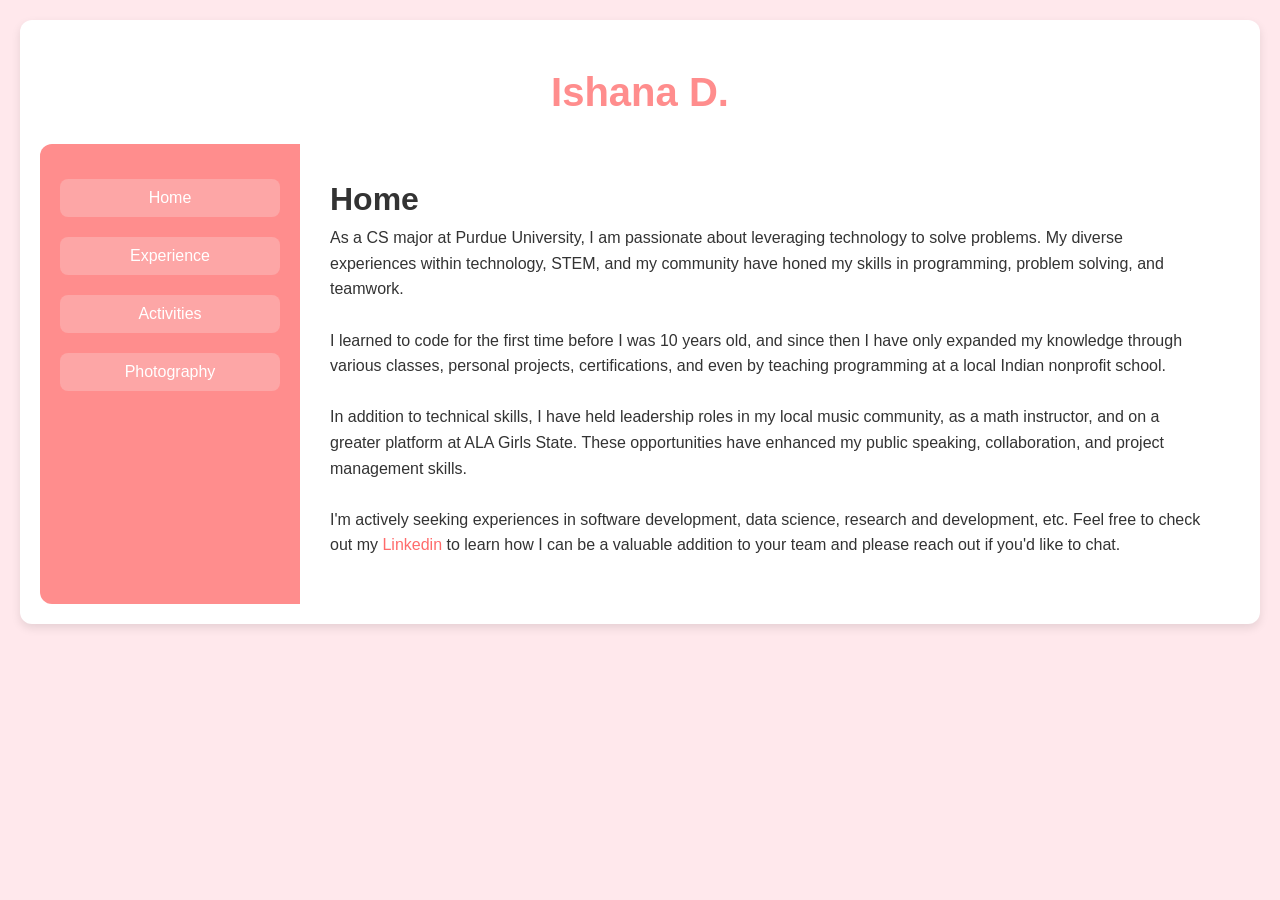
==== index.html @ d27cd7bc "Add files via upload" ====
<!DOCTYPE html>
<html>
    <!--Typical HTML document structure-->
    <!--This title is for the top of the tab. Not to be confused with the title in the body-->
    <head>
        <title>Ishana D.</title>
    </head>

    <style>
        /* Reset some default styles */
        body, h1, p, button {
            font-family:Verdana, Geneva, Tahoma, sans-serif;
            margin: 0;
            padding: 0;
        }
    
        /* Set the font and background properties for the whole page */
        body {
            font-family:Verdana, Geneva, Tahoma, sans-serif;
            background-color: rgb(255, 232, 236); 
            color: #333;
            line-height: 1.6;
        }
    
        .main {
            max-width: 1200px;
            height: auto;
            margin: 20px auto;
            padding: 20px;
            background: #fff;
            box-shadow: 0 4px 10px rgba(0,0,0,0.1);
            border-radius: 12px;
        }
    
        #title {
            text-align: center;
            padding: 20px;
        }
    
        #title h1 {
            font-size: 2.5em;
            color: #ff8d8d; /* Soft red */
        }
    
        #webpage {
            display: flex;
        }
    
        #navbar {
            width: 20%;
            background: #ff8d8d; /* Deep purple */
            padding: 20px;
            color: #fff;
            border-radius: 12px 0 0 12px;
        }
    
        .toc {
            margin: 10px 0;
        }
    
        button {
            width: 100%;
            padding: 10px;
            margin: 5px 0;
            background: #fda6a6; /* Soft red */
            color: white;
            border: none;
            border-radius: 8px;
            cursor: pointer;
            font-size: 1em;
            transition: all 0.3s ease;
        }
    
        button:hover {
            background: #ff8a8a; /* Lighter red */
            box-shadow: 0 5px 15px rgba(0,0,0,0.1);
        }
    
        #content {
            width: 80%;
            padding: 30px;
            height: 400px;
            overflow: auto;
        }
    
        .content_page {
            display: none;
        }

        a {
            color: #ff6b6b;
            text-decoration: none;
            transition: color 0.3s ease;
        }
    
        a:hover {
            color: #333;
        }
    
        table {
            width: 100%;
            margin: 20px 0;
            border-collapse: collapse;
        }
    
        table, th, td {
            border: 1px solid #ddd;
        }
    
        th, td {
            padding: 12px;
            text-align: left;
        }
    
        th {
            background: #f0f4f8;
        }

        .row {
            display: flex;
            flex-wrap: wrap;
        }

        .column {
            flex: 25%;
            max-width: 25%;
        }

        .column img {
            margin-top: 8px;
            vertical-align: middle;
            width: 100%;
        }

        @media screen and (max-width: 500) {
            .column {
                flex: 50%;
                max-width: 50%;
            }
        }

        @media screen and (max-width: 400) {
            .column {
                flex: 100%;
                max-width: 100%;
            }
        }

    </style>
    
    <script>
        // This function makes the buttons functional. Not necessary to understand this code.
        function makeVisible(div_id) {
            console.log(`makeVisible ${div_id}`);
            let divs = ['home', 'experience', 'ecs', 'photography'];
            for (const d of divs) {
                let doc = document.getElementById(d);
                doc.style.display = (d == div_id) ? 'block' : 'none';
            }
        }

       
    </script>

    <body>
        <!--This is the main div. Where all the HTML text/content goes-->
        <div class="main">
            <!--This is the title at the top of the page.-->
            <div id="title">
                <h1>Ishana D.</h1>
            </div>
            <!--This is the rest of the webpage. Divided into two parts (navbar, content)-->
            <div id="webpage">
                <!--These are each of the buttons in the navbar on the left-->
                <div id="navbar">
                    <div class="toc">
                        <!--When you  click on the button, it makes the element with id "home" visible-->
                        <button onclick="makeVisible('home')">
                            Home
                        </button>
                    </div>
                    <div class="toc">
                        <button onclick="makeVisible('experience')">
                            Experience
                        </button>
                    </div>
                    <div class="toc">
                        <button onclick="makeVisible('ecs')">
                            Activities
                        </button>
                    </div>
                    <div class="toc">
                        <button onclick="makeVisible('photography')">
                            Photography
                        </button>
                    </div>
                </div>
                <!--This is the actual content, on the right side-->
                <div id="content">
                    <!--The home page is the default, so it doesn't have the "content_page" class.-->
                    <div id="home">
                        <h1>Home</h1>
                        <p>
                            As a CS major at Purdue University, I am passionate about leveraging technology to solve problems. My diverse experiences within technology, STEM, and my community have honed my skills in programming, problem solving, and teamwork. <br> <br>

I learned to code for the first time before I was 10 years old, and since then I have only expanded my knowledge through various classes, personal projects, certifications, and even by teaching programming at a local Indian nonprofit school.<br> <br>

In addition to technical skills, I have held leadership roles in my local music community, as a math instructor, and on a greater platform at ALA Girls State. These opportunities have enhanced my public speaking, collaboration, and project management skills. <br> <br>

I'm actively seeking experiences in software development, data science, research and development, etc. Feel free to check out my <a href="https://www.linkedin.com/in/ishana-d" target="_blank">Linkedin</a> to learn how I can be a valuable addition to your team and please reach out if you'd like to chat.
                        
                        </p>
                           
                    </div>
                    <!--These are the other content pages. -->
                    <!--The ID corresponds to the ID that the button is calling-->
                    <div class="content_page" id="experience">
                        <!--YOUR CODE GOES HERE-->
                        <h1>Experience</h1>
                        <table>
                            <tr>
                                <td>
                                    <b>Software Engineer, Head of Strategy</b><br>
                                    <p>DiaBuddies * Jan 2024 - May 2024</p>
                                    <p>DiaBuddies is the app designed by my Technovation team to help children and young adults manage diabetes. I was part of the app ideation process, programmed the health tracker feature of the app where users can track their glucose levels, and improved app appearance. I completed the market research, financial projections, strategy and implementation, etc. My role as the head of strategy was to author the company business plan, which is attached. Our team was selected as a Minnesota affiliate winner and a US Bank Challenge team, which gave us the opportunity to pitch our app the the US Bank Executive Board.</p>
                                </td>
                                <td><a href="business.pdf" target="_blank"><img src = "diabuddies.png" width="200px"></a></td>
                            </tr>
                            <tr>
                                <td>
                                    <b>Math Instructor</b><br>
                                    <p>Mathnasium * Jan 2024 - July 2024</p>
                                    <p>I instructed students aged 4-18 on various math topics. I ensured that younger students grasped basic concepts such as fractions, counting money, missing addends, algebra, etc. I guided older students in mastering advanced skills such as trigonometry, precalculus, and calculus. In addition to being an instructor, I was also a personal motivator to each student and helped them develop a positive relationship with mathematics.</p>
                                </td>
                                <td><a href = "https://www.mathnasium.com/" target = "_blank"><img src = "mathnasium.png" width = "200px"></a></td>
                            </tr> 
                            <tr>
                                <td>
                                    <b>Python Teaching Assistant</b><br>
                                    <p>Python 101/102 : Learn and Help * Sept 2022 - May 2024</p>
                                    <p>Learn and Help is a program established by Dr. Siva Jasthi to teach programming globally and give back to the community. Students register for a programming class, and the fee they pay is used to set up libraries at schools in India. My role was as Dr. Jasthi's TA. I held weekly help sessions and graded assignments with feedback for 30+ students globally to prepare for the PCEP and PCAP exams. In 11th grade I worked with the Python 101 class, which was Python basics. In 12th grade I worked with the Python 102 class, which covered advanced topics such as modules, packages, pip, file handling, exception hierarchies, etc. The Learn and Help program funds established 60+ libraries in India.</p>
                                </td>
                                <td><a href = "https://learnandhelp.jasthi.com/" target = "_blank"><img src = "learnAndHelp.jpg" width="200px"></a></td>
                            </tr>
                            <tr>
                                <td>
                                    <b>Web Development Teacher</b><br>
                                    <p>School of India for Languages and Cultures * Sept 2021 - May 2024</p>
                                    <p>I teach Year 1 of the 5-year Digital Literacy Program at SILC. The class covers HTML, CSS, and Javascript. I share my programming passion with 25+ 6th graders, plan and teach 30+ lessons per year, grade assignments, connect with students, and foster cultural projects for SILC expo competition. By the end of the class, students program a website about an Indian topic from start to finish. I contribute over 100 volunteer hours per school year to this class.</p>
                                </td>
                                <td><a href="https://sites.google.com/silcmn.com/silcminnesota" target="_blank"><img src = "silc.jpg" width="200px"></a></td>
                            </tr>
                        </table>
                    </div>
                    <div class="content_page" id="ecs">
                        <!--YOUR CODE GOES HERE-->
                        <h1>Activities</h1>
                        <table>
                            <tr>
                                <td>
                                    <b>Band President</b><br>
                                    <p>Mahtomedi High School Bands * Sept 2022 - June 2024</p>
                                    <p>Selected band president for two years in a row. I orchestrated community events for a band of 90+ players. I also initiated mentorship events between middle and high school musicians with 150+ participating students. I implemented and oversaw the 9th grade/new student mentorship program by leading monthly events. Other responsibilities included: running all leadership team meetings, giving speeches at each concert, helping set up and take down musical events, designing senior apparel, developing a one on one relationship with each member of the band, and assisting the director with anything else she needed.</p>
                                </td>
                                <td><a href="https://www.instagram.com/maht.band/" target="_blank"><img src="mahtomedi.png" width="200px"></a></td>
                            </tr>
                            <tr>
                                <td>
                                    <b>Girls State Elected Official</b><br>
                                    <p>American Legion Auxiliary * June 2023</p>
                                    <p>Enhanced my public speaking skills and explored the power of rhetoric through impromptu speeches to gain the vote of my fellow citizens. I was elected city councilwoman, and nationalist party county and state caucus delegate. This week showed me the importance of democracy and introduced me to various government roles, from state troupers to district attorneys.</p>
                                </td>
                                <td><a href="https://www.legion-aux.org/ala-girls-state" target="_blank"><img src="girlsState.png" width="200px"></a></td>
                            </tr>
                            
                        </table>
                    </div>
                    <div class="content_page" id="photography">
                        <h1>Travel Photography</h1>
                        <div class="row">
                            <div class="column">
                                <img src="Images/Alaska.jpg">
                                <img src="Images/Austin.jpg">
                                <img src="Images/CC.jpg">
                                <img src="Images/Chicago.jpg">
                                <img src="Images/Disney.jpg">
                                <img src="Images/Jamaica.jpg">
                                <img src="Images/Lima.jpg">
                            </div>
                            <div class="column">
                                <img src="Images/Lisboa.jpg">
                                <img src="Images/London.jpg">
                                <img src="Images/London2.jpg">
                                <img src="Images/London3.jpg">
                                <img src="Images/Mackinac.jpg">
                                <img src="Images/Mackinac2.jpg">
                                <img src="Images/Mackinac3.jpg">
                            </div>
                            <div class="column">
                                <img src="Images/MP.jpg">
                                <img src="Images/Peru.jpg">
                                <img src="Images/Porto.jpg">
                                <img src="Images/Porto2.jpg">
                                <img src="Images/SanAntonio.jpg">
                                <img src="Images/Scotland.jpg">
                                <img src="Images/Scotland2.jpg">
                            </div>
                        </div>
                    </div>
                </div>
            </div>
        </div>
    </body>
</html>
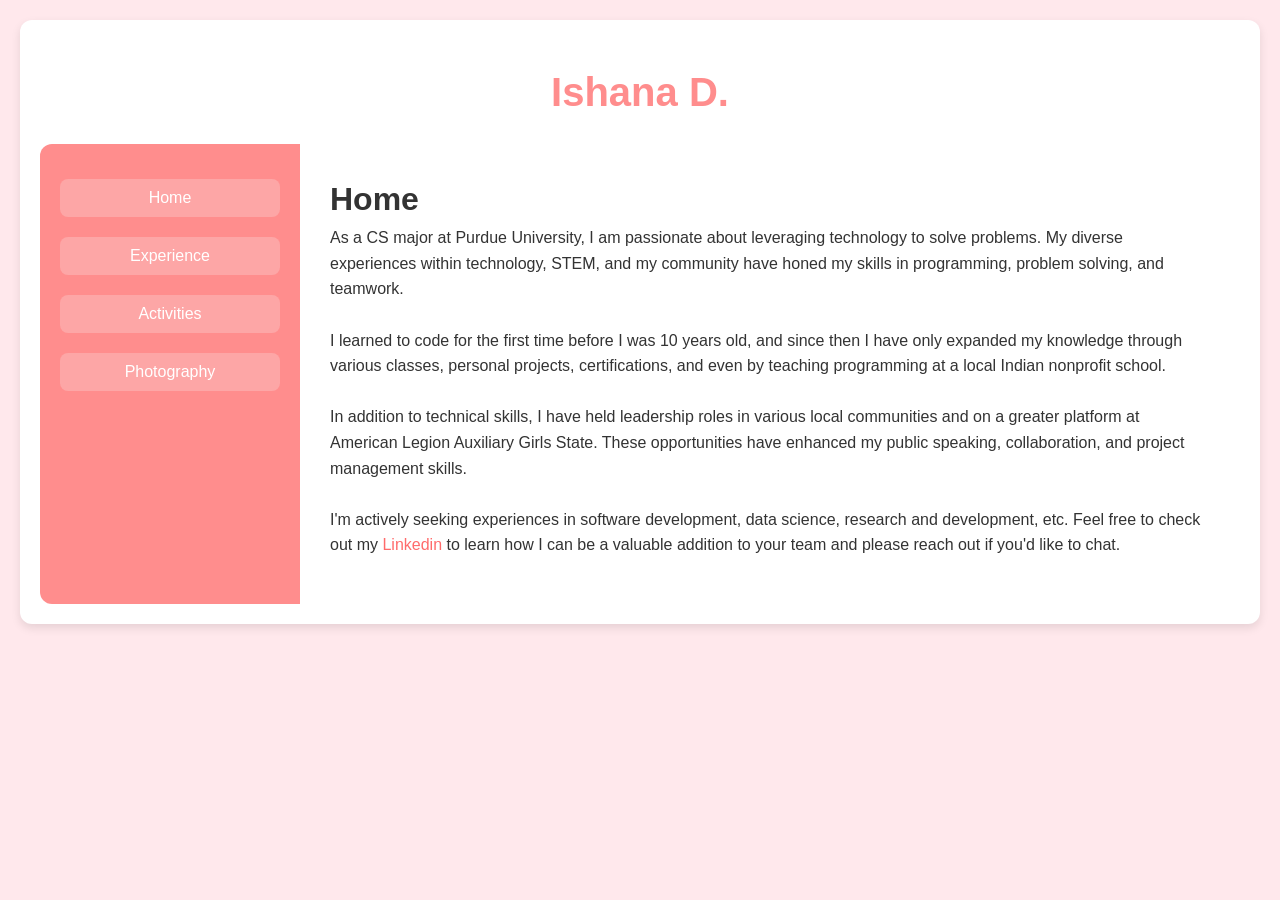
==== commit 3d233b2d: "Adding index" ====
--- a/index.html
+++ b/index.html
@@ -205,7 +205,7 @@
 
 I learned to code for the first time before I was 10 years old, and since then I have only expanded my knowledge through various classes, personal projects, certifications, and even by teaching programming at a local Indian nonprofit school.<br> <br>
 
-In addition to technical skills, I have held leadership roles in my local music community, as a math instructor, and on a greater platform at ALA Girls State. These opportunities have enhanced my public speaking, collaboration, and project management skills. <br> <br>
+In addition to technical skills, I have held leadership roles in various local communities and on a greater platform at American Legion Auxiliary Girls State. These opportunities have enhanced my public speaking, collaboration, and project management skills. <br> <br>
 
 I'm actively seeking experiences in software development, data science, research and development, etc. Feel free to check out my <a href="https://www.linkedin.com/in/ishana-d" target="_blank">Linkedin</a> to learn how I can be a valuable addition to your team and please reach out if you'd like to chat.
                         
@@ -224,7 +224,7 @@
                                     <p>DiaBuddies * Jan 2024 - May 2024</p>
                                     <p>DiaBuddies is the app designed by my Technovation team to help children and young adults manage diabetes. I was part of the app ideation process, programmed the health tracker feature of the app where users can track their glucose levels, and improved app appearance. I completed the market research, financial projections, strategy and implementation, etc. My role as the head of strategy was to author the company business plan, which is attached. Our team was selected as a Minnesota affiliate winner and a US Bank Challenge team, which gave us the opportunity to pitch our app the the US Bank Executive Board.</p>
                                 </td>
-                                <td><a href="business.pdf" target="_blank"><img src = "diabuddies.png" width="200px"></a></td>
+                                <td><a href="business.pdf" target="_blank"><img src = "Images/diabuddies.png" width="200px"></a></td>
                             </tr>
                             <tr>
                                 <td>
@@ -232,7 +232,7 @@
                                     <p>Mathnasium * Jan 2024 - July 2024</p>
                                     <p>I instructed students aged 4-18 on various math topics. I ensured that younger students grasped basic concepts such as fractions, counting money, missing addends, algebra, etc. I guided older students in mastering advanced skills such as trigonometry, precalculus, and calculus. In addition to being an instructor, I was also a personal motivator to each student and helped them develop a positive relationship with mathematics.</p>
                                 </td>
-                                <td><a href = "https://www.mathnasium.com/" target = "_blank"><img src = "mathnasium.png" width = "200px"></a></td>
+                                <td><a href = "https://www.mathnasium.com/" target = "_blank"><img src = "Images/mathnasium.png" width = "200px"></a></td>
                             </tr> 
                             <tr>
                                 <td>
@@ -240,7 +240,7 @@
                                     <p>Python 101/102 : Learn and Help * Sept 2022 - May 2024</p>
                                     <p>Learn and Help is a program established by Dr. Siva Jasthi to teach programming globally and give back to the community. Students register for a programming class, and the fee they pay is used to set up libraries at schools in India. My role was as Dr. Jasthi's TA. I held weekly help sessions and graded assignments with feedback for 30+ students globally to prepare for the PCEP and PCAP exams. In 11th grade I worked with the Python 101 class, which was Python basics. In 12th grade I worked with the Python 102 class, which covered advanced topics such as modules, packages, pip, file handling, exception hierarchies, etc. The Learn and Help program funds established 60+ libraries in India.</p>
                                 </td>
-                                <td><a href = "https://learnandhelp.jasthi.com/" target = "_blank"><img src = "learnAndHelp.jpg" width="200px"></a></td>
+                                <td><a href = "https://learnandhelp.jasthi.com/" target = "_blank"><img src = "Images/learnAndHelp.jpg" width="200px"></a></td>
                             </tr>
                             <tr>
                                 <td>
@@ -248,7 +248,7 @@
                                     <p>School of India for Languages and Cultures * Sept 2021 - May 2024</p>
                                     <p>I teach Year 1 of the 5-year Digital Literacy Program at SILC. The class covers HTML, CSS, and Javascript. I share my programming passion with 25+ 6th graders, plan and teach 30+ lessons per year, grade assignments, connect with students, and foster cultural projects for SILC expo competition. By the end of the class, students program a website about an Indian topic from start to finish. I contribute over 100 volunteer hours per school year to this class.</p>
                                 </td>
-                                <td><a href="https://sites.google.com/silcmn.com/silcminnesota" target="_blank"><img src = "silc.jpg" width="200px"></a></td>
+                                <td><a href="https://sites.google.com/silcmn.com/silcminnesota" target="_blank"><img src = "Images/silc.jpg" width="200px"></a></td>
                             </tr>
                         </table>
                     </div>
@@ -262,7 +262,7 @@
                                     <p>Mahtomedi High School Bands * Sept 2022 - June 2024</p>
                                     <p>Selected band president for two years in a row. I orchestrated community events for a band of 90+ players. I also initiated mentorship events between middle and high school musicians with 150+ participating students. I implemented and oversaw the 9th grade/new student mentorship program by leading monthly events. Other responsibilities included: running all leadership team meetings, giving speeches at each concert, helping set up and take down musical events, designing senior apparel, developing a one on one relationship with each member of the band, and assisting the director with anything else she needed.</p>
                                 </td>
-                                <td><a href="https://www.instagram.com/maht.band/" target="_blank"><img src="mahtomedi.png" width="200px"></a></td>
+                                <td><a href="https://www.instagram.com/maht.band/" target="_blank"><img src="Images/mahtomedi.png" width="200px"></a></td>
                             </tr>
                             <tr>
                                 <td>
@@ -270,7 +270,7 @@
                                     <p>American Legion Auxiliary * June 2023</p>
                                     <p>Enhanced my public speaking skills and explored the power of rhetoric through impromptu speeches to gain the vote of my fellow citizens. I was elected city councilwoman, and nationalist party county and state caucus delegate. This week showed me the importance of democracy and introduced me to various government roles, from state troupers to district attorneys.</p>
                                 </td>
-                                <td><a href="https://www.legion-aux.org/ala-girls-state" target="_blank"><img src="girlsState.png" width="200px"></a></td>
+                                <td><a href="https://www.legion-aux.org/ala-girls-state" target="_blank"><img src="Images/girlsState.png" width="200px"></a></td>
                             </tr>
                             
                         </table>
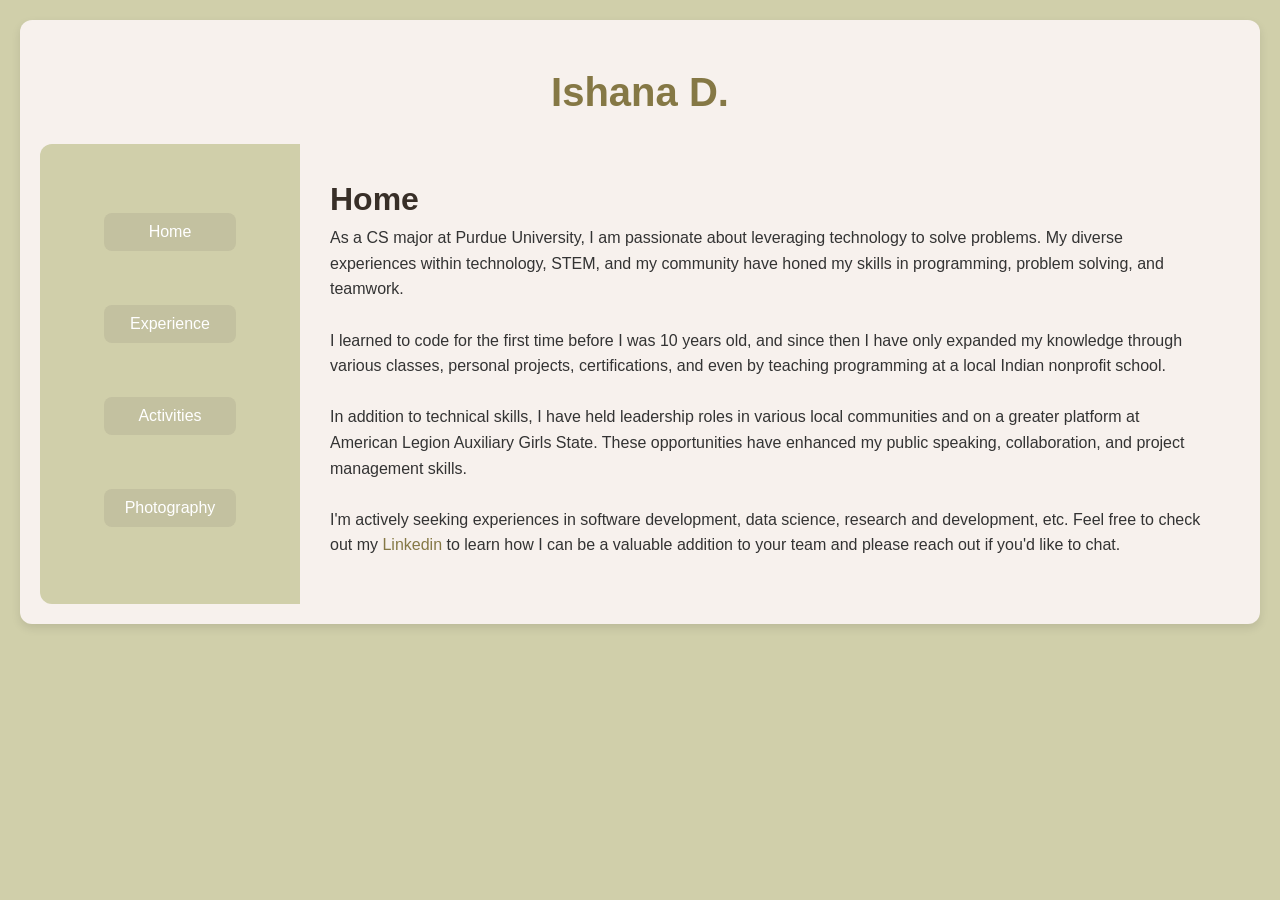
==== commit 5a455cee: "Update index.html" ====
--- a/index.html
+++ b/index.html
@@ -17,7 +17,7 @@
         /* Set the font and background properties for the whole page */
         body {
             font-family:Verdana, Geneva, Tahoma, sans-serif;
-            background-color: rgb(255, 232, 236); 
+            background-color: rgb(208, 207, 170); 
             color: #333;
             line-height: 1.6;
         }
@@ -27,7 +27,7 @@
             height: auto;
             margin: 20px auto;
             padding: 20px;
-            background: #fff;
+            background: rgb(247, 241, 237);
             box-shadow: 0 4px 10px rgba(0,0,0,0.1);
             border-radius: 12px;
         }
@@ -39,7 +39,11 @@
     
         #title h1 {
             font-size: 2.5em;
-            color: #ff8d8d; /* Soft red */
+            color: rgb(133, 120, 69); /* Soft red */
+        }
+
+        h1 {
+            color: rgb(56, 47, 40);
         }
     
         #webpage {
@@ -48,21 +52,22 @@
     
         #navbar {
             width: 20%;
-            background: #ff8d8d; /* Deep purple */
+            background: rgb(208, 207, 170); /* Deep purple */
             padding: 20px;
             color: #fff;
             border-radius: 12px 0 0 12px;
         }
     
         .toc {
-            margin: 10px 0;
+            align-self: auto;
+            margin: 20%;
         }
     
         button {
             width: 100%;
             padding: 10px;
             margin: 5px 0;
-            background: #fda6a6; /* Soft red */
+            background: rgb(195, 193, 160); /* Soft red */
             color: white;
             border: none;
             border-radius: 8px;
@@ -72,7 +77,7 @@
         }
     
         button:hover {
-            background: #ff8a8a; /* Lighter red */
+            background: rgb(163, 162, 133); /* Lighter red */
             box-shadow: 0 5px 15px rgba(0,0,0,0.1);
         }
     
@@ -88,7 +93,7 @@
         }
 
         a {
-            color: #ff6b6b;
+            color: rgb(133, 120, 69);
             text-decoration: none;
             transition: color 0.3s ease;
         }
@@ -127,7 +132,6 @@
         }
 
         .column img {
-            margin-top: 8px;
             vertical-align: middle;
             width: 100%;
         }
@@ -221,7 +225,7 @@
                             <tr>
                                 <td>
                                     <b>Software Engineer, Head of Strategy</b><br>
-                                    <p>DiaBuddies * Jan 2024 - May 2024</p>
+                                    <p><i>DiaBuddies • Jan 2024 - May 2024</i></p>
                                     <p>DiaBuddies is the app designed by my Technovation team to help children and young adults manage diabetes. I was part of the app ideation process, programmed the health tracker feature of the app where users can track their glucose levels, and improved app appearance. I completed the market research, financial projections, strategy and implementation, etc. My role as the head of strategy was to author the company business plan, which is attached. Our team was selected as a Minnesota affiliate winner and a US Bank Challenge team, which gave us the opportunity to pitch our app the the US Bank Executive Board.</p>
                                 </td>
                                 <td><a href="business.pdf" target="_blank"><img src = "Images/diabuddies.png" width="200px"></a></td>
@@ -229,7 +233,7 @@
                             <tr>
                                 <td>
                                     <b>Math Instructor</b><br>
-                                    <p>Mathnasium * Jan 2024 - July 2024</p>
+                                    <p><i>Mathnasium • Jan 2024 - July 2024</i></p>
                                     <p>I instructed students aged 4-18 on various math topics. I ensured that younger students grasped basic concepts such as fractions, counting money, missing addends, algebra, etc. I guided older students in mastering advanced skills such as trigonometry, precalculus, and calculus. In addition to being an instructor, I was also a personal motivator to each student and helped them develop a positive relationship with mathematics.</p>
                                 </td>
                                 <td><a href = "https://www.mathnasium.com/" target = "_blank"><img src = "Images/mathnasium.png" width = "200px"></a></td>
@@ -237,7 +241,7 @@
                             <tr>
                                 <td>
                                     <b>Python Teaching Assistant</b><br>
-                                    <p>Python 101/102 : Learn and Help * Sept 2022 - May 2024</p>
+                                    <p><i>Python 101/102 : Learn and Help • Sept 2022 - May 2024</i></p>
                                     <p>Learn and Help is a program established by Dr. Siva Jasthi to teach programming globally and give back to the community. Students register for a programming class, and the fee they pay is used to set up libraries at schools in India. My role was as Dr. Jasthi's TA. I held weekly help sessions and graded assignments with feedback for 30+ students globally to prepare for the PCEP and PCAP exams. In 11th grade I worked with the Python 101 class, which was Python basics. In 12th grade I worked with the Python 102 class, which covered advanced topics such as modules, packages, pip, file handling, exception hierarchies, etc. The Learn and Help program funds established 60+ libraries in India.</p>
                                 </td>
                                 <td><a href = "https://learnandhelp.jasthi.com/" target = "_blank"><img src = "Images/learnAndHelp.jpg" width="200px"></a></td>
@@ -245,7 +249,7 @@
                             <tr>
                                 <td>
                                     <b>Web Development Teacher</b><br>
-                                    <p>School of India for Languages and Cultures * Sept 2021 - May 2024</p>
+                                    <p><i>School of India for Languages and Cultures • Sept 2021 - May 2024</i></p>
                                     <p>I teach Year 1 of the 5-year Digital Literacy Program at SILC. The class covers HTML, CSS, and Javascript. I share my programming passion with 25+ 6th graders, plan and teach 30+ lessons per year, grade assignments, connect with students, and foster cultural projects for SILC expo competition. By the end of the class, students program a website about an Indian topic from start to finish. I contribute over 100 volunteer hours per school year to this class.</p>
                                 </td>
                                 <td><a href="https://sites.google.com/silcmn.com/silcminnesota" target="_blank"><img src = "Images/silc.jpg" width="200px"></a></td>
@@ -259,7 +263,7 @@
                             <tr>
                                 <td>
                                     <b>Band President</b><br>
-                                    <p>Mahtomedi High School Bands * Sept 2022 - June 2024</p>
+                                    <p><i>Mahtomedi High School Bands • Sept 2022 - June 2024</i></p>
                                     <p>Selected band president for two years in a row. I orchestrated community events for a band of 90+ players. I also initiated mentorship events between middle and high school musicians with 150+ participating students. I implemented and oversaw the 9th grade/new student mentorship program by leading monthly events. Other responsibilities included: running all leadership team meetings, giving speeches at each concert, helping set up and take down musical events, designing senior apparel, developing a one on one relationship with each member of the band, and assisting the director with anything else she needed.</p>
                                 </td>
                                 <td><a href="https://www.instagram.com/maht.band/" target="_blank"><img src="Images/mahtomedi.png" width="200px"></a></td>
@@ -267,7 +271,7 @@
                             <tr>
                                 <td>
                                     <b>Girls State Elected Official</b><br>
-                                    <p>American Legion Auxiliary * June 2023</p>
+                                    <p><i>American Legion Auxiliary • June 2023</i></p>
                                     <p>Enhanced my public speaking skills and explored the power of rhetoric through impromptu speeches to gain the vote of my fellow citizens. I was elected city councilwoman, and nationalist party county and state caucus delegate. This week showed me the importance of democracy and introduced me to various government roles, from state troupers to district attorneys.</p>
                                 </td>
                                 <td><a href="https://www.legion-aux.org/ala-girls-state" target="_blank"><img src="Images/girlsState.png" width="200px"></a></td>
@@ -285,7 +289,7 @@
                                 <img src="Images/Chicago.jpg">
                                 <img src="Images/Disney.jpg">
                                 <img src="Images/Jamaica.jpg">
-                                <img src="Images/Lima.jpg">
+                                <!--<img src="Images/Lima.jpg">-->
                             </div>
                             <div class="column">
                                 <img src="Images/Lisboa.jpg">
@@ -294,7 +298,7 @@
                                 <img src="Images/London3.jpg">
                                 <img src="Images/Mackinac.jpg">
                                 <img src="Images/Mackinac2.jpg">
-                                <img src="Images/Mackinac3.jpg">
+                               <!--<img src="Images/Mackinac3.jpg">--> 
                             </div>
                             <div class="column">
                                 <img src="Images/MP.jpg">
@@ -311,4 +315,4 @@
             </div>
         </div>
     </body>
-</html>+</html>
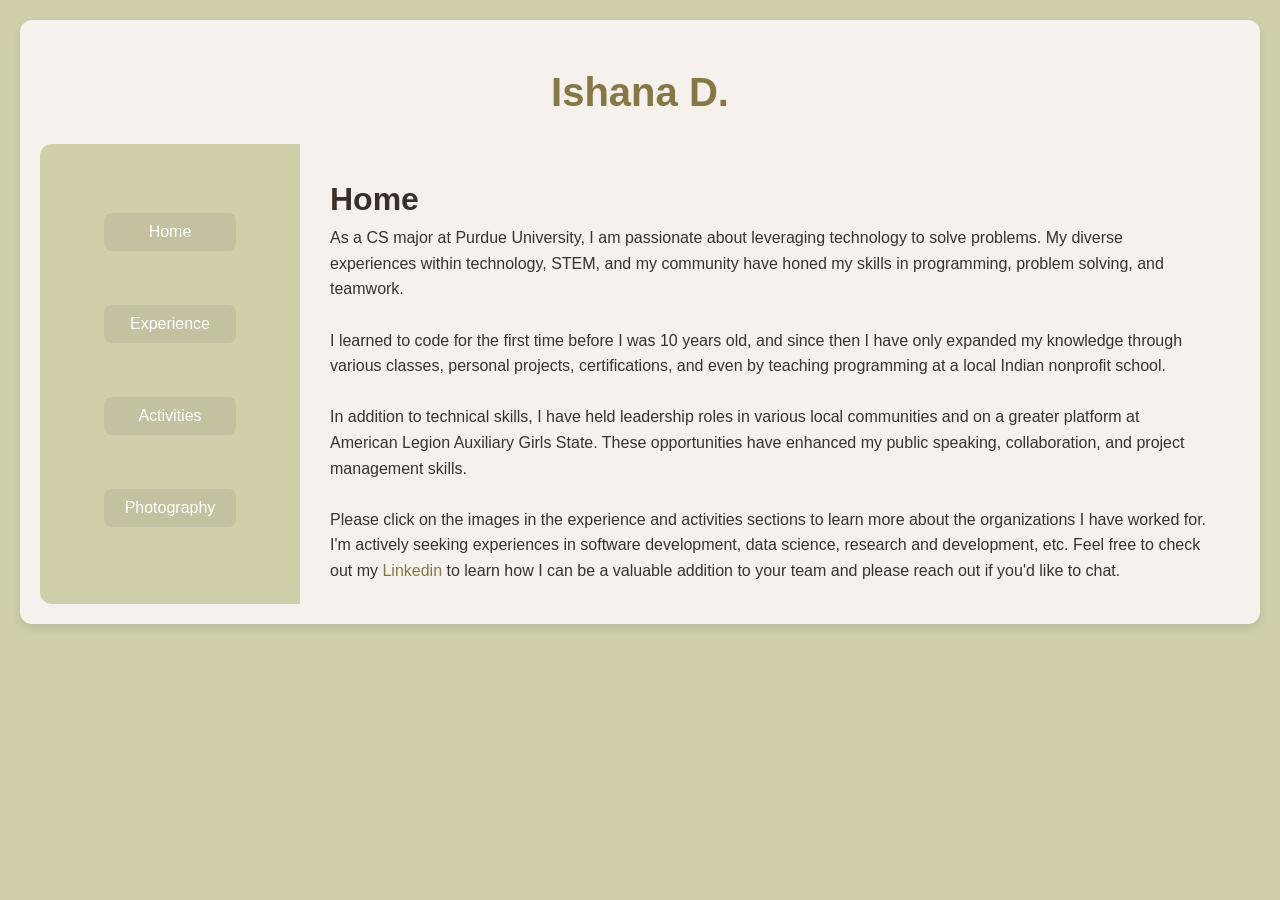
==== commit 23672a66: "Update index.html" ====
--- a/index.html
+++ b/index.html
@@ -210,6 +210,8 @@
 I learned to code for the first time before I was 10 years old, and since then I have only expanded my knowledge through various classes, personal projects, certifications, and even by teaching programming at a local Indian nonprofit school.<br> <br>
 
 In addition to technical skills, I have held leadership roles in various local communities and on a greater platform at American Legion Auxiliary Girls State. These opportunities have enhanced my public speaking, collaboration, and project management skills. <br> <br>
+
+Please click on the images in the experience and activities sections to learn more about the organizations I have worked for.
 
 I'm actively seeking experiences in software development, data science, research and development, etc. Feel free to check out my <a href="https://www.linkedin.com/in/ishana-d" target="_blank">Linkedin</a> to learn how I can be a valuable addition to your team and please reach out if you'd like to chat.
                         
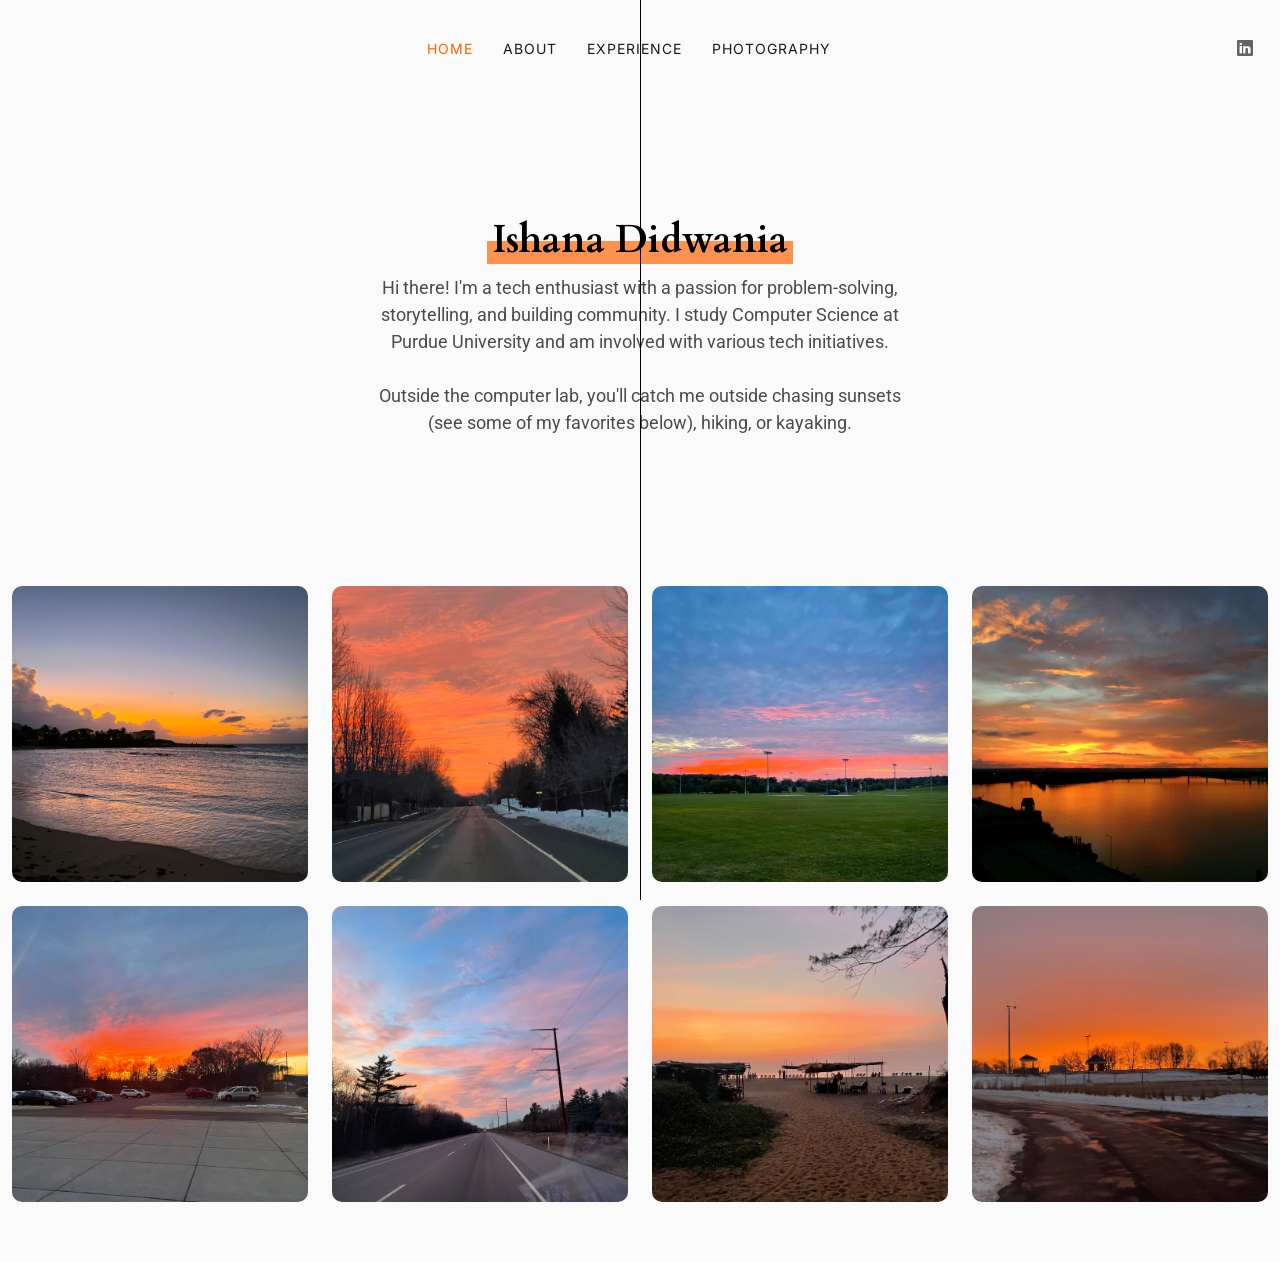
==== commit 062ec2f0: "Initial website upload" ====
--- a/index.html
+++ b/index.html
@@ -1,320 +1,204 @@
 <!DOCTYPE html>
-<html>
-    <!--Typical HTML document structure-->
-    <!--This title is for the top of the tab. Not to be confused with the title in the body-->
-    <head>
-        <title>Ishana D.</title>
-    </head>
-
-    <style>
-        /* Reset some default styles */
-        body, h1, p, button {
-            font-family:Verdana, Geneva, Tahoma, sans-serif;
-            margin: 0;
-            padding: 0;
-        }
-    
-        /* Set the font and background properties for the whole page */
-        body {
-            font-family:Verdana, Geneva, Tahoma, sans-serif;
-            background-color: rgb(208, 207, 170); 
-            color: #333;
-            line-height: 1.6;
-        }
-    
-        .main {
-            max-width: 1200px;
-            height: auto;
-            margin: 20px auto;
-            padding: 20px;
-            background: rgb(247, 241, 237);
-            box-shadow: 0 4px 10px rgba(0,0,0,0.1);
-            border-radius: 12px;
-        }
-    
-        #title {
-            text-align: center;
-            padding: 20px;
-        }
-    
-        #title h1 {
-            font-size: 2.5em;
-            color: rgb(133, 120, 69); /* Soft red */
-        }
-
-        h1 {
-            color: rgb(56, 47, 40);
-        }
-    
-        #webpage {
-            display: flex;
-        }
-    
-        #navbar {
-            width: 20%;
-            background: rgb(208, 207, 170); /* Deep purple */
-            padding: 20px;
-            color: #fff;
-            border-radius: 12px 0 0 12px;
-        }
-    
-        .toc {
-            align-self: auto;
-            margin: 20%;
-        }
-    
-        button {
-            width: 100%;
-            padding: 10px;
-            margin: 5px 0;
-            background: rgb(195, 193, 160); /* Soft red */
-            color: white;
-            border: none;
-            border-radius: 8px;
-            cursor: pointer;
-            font-size: 1em;
-            transition: all 0.3s ease;
-        }
-    
-        button:hover {
-            background: rgb(163, 162, 133); /* Lighter red */
-            box-shadow: 0 5px 15px rgba(0,0,0,0.1);
-        }
-    
-        #content {
-            width: 80%;
-            padding: 30px;
-            height: 400px;
-            overflow: auto;
-        }
-    
-        .content_page {
-            display: none;
-        }
-
-        a {
-            color: rgb(133, 120, 69);
-            text-decoration: none;
-            transition: color 0.3s ease;
-        }
-    
-        a:hover {
-            color: #333;
-        }
-    
-        table {
-            width: 100%;
-            margin: 20px 0;
-            border-collapse: collapse;
-        }
-    
-        table, th, td {
-            border: 1px solid #ddd;
-        }
-    
-        th, td {
-            padding: 12px;
-            text-align: left;
-        }
-    
-        th {
-            background: #f0f4f8;
-        }
-
-        .row {
-            display: flex;
-            flex-wrap: wrap;
-        }
-
-        .column {
-            flex: 25%;
-            max-width: 25%;
-        }
-
-        .column img {
-            vertical-align: middle;
-            width: 100%;
-        }
-
-        @media screen and (max-width: 500) {
-            .column {
-                flex: 50%;
-                max-width: 50%;
-            }
-        }
-
-        @media screen and (max-width: 400) {
-            .column {
-                flex: 100%;
-                max-width: 100%;
-            }
-        }
-
-    </style>
-    
-    <script>
-        // This function makes the buttons functional. Not necessary to understand this code.
-        function makeVisible(div_id) {
-            console.log(`makeVisible ${div_id}`);
-            let divs = ['home', 'experience', 'ecs', 'photography'];
-            for (const d of divs) {
-                let doc = document.getElementById(d);
-                doc.style.display = (d == div_id) ? 'block' : 'none';
-            }
-        }
-
-       
-    </script>
-
-    <body>
-        <!--This is the main div. Where all the HTML text/content goes-->
-        <div class="main">
-            <!--This is the title at the top of the page.-->
-            <div id="title">
-                <h1>Ishana D.</h1>
-            </div>
-            <!--This is the rest of the webpage. Divided into two parts (navbar, content)-->
-            <div id="webpage">
-                <!--These are each of the buttons in the navbar on the left-->
-                <div id="navbar">
-                    <div class="toc">
-                        <!--When you  click on the button, it makes the element with id "home" visible-->
-                        <button onclick="makeVisible('home')">
-                            Home
-                        </button>
-                    </div>
-                    <div class="toc">
-                        <button onclick="makeVisible('experience')">
-                            Experience
-                        </button>
-                    </div>
-                    <div class="toc">
-                        <button onclick="makeVisible('ecs')">
-                            Activities
-                        </button>
-                    </div>
-                    <div class="toc">
-                        <button onclick="makeVisible('photography')">
-                            Photography
-                        </button>
-                    </div>
-                </div>
-                <!--This is the actual content, on the right side-->
-                <div id="content">
-                    <!--The home page is the default, so it doesn't have the "content_page" class.-->
-                    <div id="home">
-                        <h1>Home</h1>
-                        <p>
-                            As a CS major at Purdue University, I am passionate about leveraging technology to solve problems. My diverse experiences within technology, STEM, and my community have honed my skills in programming, problem solving, and teamwork. <br> <br>
-
-I learned to code for the first time before I was 10 years old, and since then I have only expanded my knowledge through various classes, personal projects, certifications, and even by teaching programming at a local Indian nonprofit school.<br> <br>
-
-In addition to technical skills, I have held leadership roles in various local communities and on a greater platform at American Legion Auxiliary Girls State. These opportunities have enhanced my public speaking, collaboration, and project management skills. <br> <br>
-
-Please click on the images in the experience and activities sections to learn more about the organizations I have worked for.
-
-I'm actively seeking experiences in software development, data science, research and development, etc. Feel free to check out my <a href="https://www.linkedin.com/in/ishana-d" target="_blank">Linkedin</a> to learn how I can be a valuable addition to your team and please reach out if you'd like to chat.
-                        
-                        </p>
-                           
-                    </div>
-                    <!--These are the other content pages. -->
-                    <!--The ID corresponds to the ID that the button is calling-->
-                    <div class="content_page" id="experience">
-                        <!--YOUR CODE GOES HERE-->
-                        <h1>Experience</h1>
-                        <table>
-                            <tr>
-                                <td>
-                                    <b>Software Engineer, Head of Strategy</b><br>
-                                    <p><i>DiaBuddies • Jan 2024 - May 2024</i></p>
-                                    <p>DiaBuddies is the app designed by my Technovation team to help children and young adults manage diabetes. I was part of the app ideation process, programmed the health tracker feature of the app where users can track their glucose levels, and improved app appearance. I completed the market research, financial projections, strategy and implementation, etc. My role as the head of strategy was to author the company business plan, which is attached. Our team was selected as a Minnesota affiliate winner and a US Bank Challenge team, which gave us the opportunity to pitch our app the the US Bank Executive Board.</p>
-                                </td>
-                                <td><a href="business.pdf" target="_blank"><img src = "Images/diabuddies.png" width="200px"></a></td>
-                            </tr>
-                            <tr>
-                                <td>
-                                    <b>Math Instructor</b><br>
-                                    <p><i>Mathnasium • Jan 2024 - July 2024</i></p>
-                                    <p>I instructed students aged 4-18 on various math topics. I ensured that younger students grasped basic concepts such as fractions, counting money, missing addends, algebra, etc. I guided older students in mastering advanced skills such as trigonometry, precalculus, and calculus. In addition to being an instructor, I was also a personal motivator to each student and helped them develop a positive relationship with mathematics.</p>
-                                </td>
-                                <td><a href = "https://www.mathnasium.com/" target = "_blank"><img src = "Images/mathnasium.png" width = "200px"></a></td>
-                            </tr> 
-                            <tr>
-                                <td>
-                                    <b>Python Teaching Assistant</b><br>
-                                    <p><i>Python 101/102 : Learn and Help • Sept 2022 - May 2024</i></p>
-                                    <p>Learn and Help is a program established by Dr. Siva Jasthi to teach programming globally and give back to the community. Students register for a programming class, and the fee they pay is used to set up libraries at schools in India. My role was as Dr. Jasthi's TA. I held weekly help sessions and graded assignments with feedback for 30+ students globally to prepare for the PCEP and PCAP exams. In 11th grade I worked with the Python 101 class, which was Python basics. In 12th grade I worked with the Python 102 class, which covered advanced topics such as modules, packages, pip, file handling, exception hierarchies, etc. The Learn and Help program funds established 60+ libraries in India.</p>
-                                </td>
-                                <td><a href = "https://learnandhelp.jasthi.com/" target = "_blank"><img src = "Images/learnAndHelp.jpg" width="200px"></a></td>
-                            </tr>
-                            <tr>
-                                <td>
-                                    <b>Web Development Teacher</b><br>
-                                    <p><i>School of India for Languages and Cultures • Sept 2021 - May 2024</i></p>
-                                    <p>I teach Year 1 of the 5-year Digital Literacy Program at SILC. The class covers HTML, CSS, and Javascript. I share my programming passion with 25+ 6th graders, plan and teach 30+ lessons per year, grade assignments, connect with students, and foster cultural projects for SILC expo competition. By the end of the class, students program a website about an Indian topic from start to finish. I contribute over 100 volunteer hours per school year to this class.</p>
-                                </td>
-                                <td><a href="https://sites.google.com/silcmn.com/silcminnesota" target="_blank"><img src = "Images/silc.jpg" width="200px"></a></td>
-                            </tr>
-                        </table>
-                    </div>
-                    <div class="content_page" id="ecs">
-                        <!--YOUR CODE GOES HERE-->
-                        <h1>Activities</h1>
-                        <table>
-                            <tr>
-                                <td>
-                                    <b>Band President</b><br>
-                                    <p><i>Mahtomedi High School Bands • Sept 2022 - June 2024</i></p>
-                                    <p>Selected band president for two years in a row. I orchestrated community events for a band of 90+ players. I also initiated mentorship events between middle and high school musicians with 150+ participating students. I implemented and oversaw the 9th grade/new student mentorship program by leading monthly events. Other responsibilities included: running all leadership team meetings, giving speeches at each concert, helping set up and take down musical events, designing senior apparel, developing a one on one relationship with each member of the band, and assisting the director with anything else she needed.</p>
-                                </td>
-                                <td><a href="https://www.instagram.com/maht.band/" target="_blank"><img src="Images/mahtomedi.png" width="200px"></a></td>
-                            </tr>
-                            <tr>
-                                <td>
-                                    <b>Girls State Elected Official</b><br>
-                                    <p><i>American Legion Auxiliary • June 2023</i></p>
-                                    <p>Enhanced my public speaking skills and explored the power of rhetoric through impromptu speeches to gain the vote of my fellow citizens. I was elected city councilwoman, and nationalist party county and state caucus delegate. This week showed me the importance of democracy and introduced me to various government roles, from state troupers to district attorneys.</p>
-                                </td>
-                                <td><a href="https://www.legion-aux.org/ala-girls-state" target="_blank"><img src="Images/girlsState.png" width="200px"></a></td>
-                            </tr>
-                            
-                        </table>
-                    </div>
-                    <div class="content_page" id="photography">
-                        <h1>Travel Photography</h1>
-                        <div class="row">
-                            <div class="column">
-                                <img src="Images/Alaska.jpg">
-                                <img src="Images/Austin.jpg">
-                                <img src="Images/CC.jpg">
-                                <img src="Images/Chicago.jpg">
-                                <img src="Images/Disney.jpg">
-                                <img src="Images/Jamaica.jpg">
-                                <!--<img src="Images/Lima.jpg">-->
-                            </div>
-                            <div class="column">
-                                <img src="Images/Lisboa.jpg">
-                                <img src="Images/London.jpg">
-                                <img src="Images/London2.jpg">
-                                <img src="Images/London3.jpg">
-                                <img src="Images/Mackinac.jpg">
-                                <img src="Images/Mackinac2.jpg">
-                               <!--<img src="Images/Mackinac3.jpg">--> 
-                            </div>
-                            <div class="column">
-                                <img src="Images/MP.jpg">
-                                <img src="Images/Peru.jpg">
-                                <img src="Images/Porto.jpg">
-                                <img src="Images/Porto2.jpg">
-                                <img src="Images/SanAntonio.jpg">
-                                <img src="Images/Scotland.jpg">
-                                <img src="Images/Scotland2.jpg">
-                            </div>
-                        </div>
-                    </div>
-                </div>
-            </div>
+<html lang="en">
+
+<head>
+  <meta charset="utf-8">
+  <meta content="width=device-width, initial-scale=1.0" name="viewport">
+  <title>Ishana Didwania</title>
+  <meta name="description" content="">
+  <meta name="keywords" content="">
+
+  <!-- Fonts -->
+  <link href="https://fonts.googleapis.com" rel="preconnect">
+  <link href="https://fonts.gstatic.com" rel="preconnect" crossorigin>
+  <link href="https://fonts.googleapis.com/css2?family=Roboto:ital,wght@0,100;0,300;0,400;0,500;0,700;0,900;1,100;1,300;1,400;1,500;1,700;1,900&family=Inter:wght@100;200;300;400;500;600;700;800;900&family=Cardo:ital,wght@0,400;0,700;1,400;1,700&display=swap" rel="stylesheet">
+
+  <!-- Vendor CSS Files -->
+  <link href="assets/vendor/bootstrap/css/bootstrap.min.css" rel="stylesheet">
+  <link href="assets/vendor/bootstrap-icons/bootstrap-icons.css" rel="stylesheet">
+  <link href="assets/vendor/aos/aos.css" rel="stylesheet">
+  <link href="assets/vendor/glightbox/css/glightbox.min.css" rel="stylesheet">
+  <link href="assets/vendor/swiper/swiper-bundle.min.css" rel="stylesheet">
+
+  <!-- Main CSS File -->
+  <link href="assets/css/main.css" rel="stylesheet">
+
+  <!-- =======================================================
+  * Template Name: PhotoFolio
+  * Template URL: https://bootstrapmade.com/photofolio-bootstrap-photography-website-template/
+  * Updated: Aug 07 2024 with Bootstrap v5.3.3
+  * Author: BootstrapMade.com
+  * License: https://bootstrapmade.com/license/
+  ======================================================== -->
+</head>
+
+<body class="index-page">
+
+  <header id="header" class="header d-flex align-items-center sticky-top">
+    <div class="container-fluid position-relative d-flex align-items-center justify-content-between">
+
+      <a href="index.html" class="logo d-flex align-items-center me-auto me-xl-0">
+        
+        <h1 class="sitename"></h1>
+      </a>
+
+      <nav id="navmenu" class="navmenu">
+        <ul>
+          <li><a href="index.html" class="active">Home<br></a></li>
+          <li><a href="about.html">About</a></li>
+          <li><a href="experience.html">Experience</a></li>
+          <li><a href="photos/index.html">Photography</a></li>
+        </ul>
+        <i class="mobile-nav-toggle d-xl-none bi bi-list"></i>
+      </nav>
+      <div class="header-social-links">
+        <a href="https://linkedin.com/in/ishana-d" class="linkedin"><i class="bi bi-linkedin"></i></a>
+      </div>
+
+    </div>
+  </header>
+
+  <main class="main">
+
+    <!-- Hero Section -->
+    <section id="hero" class="hero section">
+
+      <div class="container">
+        <div class="row justify-content-center">
+          <div class="col-lg-6 text-center" data-aos="fade-up" data-aos-delay="100">
+            <h2><span></span><span class="underlight">Ishana Didwania</span></h2>
+            <p>Hi there! I'm a tech enthusiast with a passion for problem-solving, storytelling, and building community.
+              I study Computer Science at Purdue University and am involved with various tech initiatives. <br><br>
+              Outside the computer lab, you'll catch me outside chasing sunsets (see some of my favorites below), hiking, or kayaking.</p>
+          </div>
         </div>
-    </body>
-</html>
+      </div>
+
+    </section><!-- /Hero Section -->
+
+    <!-- Gallery Section -->
+    <section id="gallery" class="gallery section">
+
+      <div class="container-fluid" data-aos="fade-up" data-aos-delay="100">
+
+        <div class="row gy-4 justify-content-center">
+
+          <div class="col-xl-3 col-lg-4 col-md-6">
+            <div class="gallery-item h-100">
+              <img src="assets/img/sunset/a.jpeg" class="img-fluid"  alt="">
+              <div class="gallery-links d-flex align-items-center justify-content-center">
+                <!--
+                <a href="assets/img/gallery/gallery-1.jpg" title="Gallery 1" class="glightbox preview-link"><i class="bi bi-arrows-angle-expand"></i></a>
+                <a href="gallery-single.html" class="details-link"><i class="bi bi-link-45deg"></i></a>
+                -->
+              </div>
+            </div>
+          </div><!-- End Gallery Item -->
+
+          <div class="col-xl-3 col-lg-4 col-md-6">
+            <div class="gallery-item h-100">
+              <img src="assets/img/sunset/h.jpeg" class="img-fluid" alt="">
+              <div class="gallery-links d-flex align-items-center justify-content-center">
+              </div>
+            </div>
+          </div><!-- End Gallery Item -->
+
+          <div class="col-xl-3 col-lg-4 col-md-6">
+            <div class="gallery-item h-100">
+              <img src="assets/img/sunset/b.jpeg" class="img-fluid" alt="">
+              <div class="gallery-links d-flex align-items-center justify-content-center">
+              </div>
+            </div>
+          </div><!-- End Gallery Item -->
+
+          <div class="col-xl-3 col-lg-4 col-md-6">
+            <div class="gallery-item h-100">
+              <img src="assets/img/sunset/c.jpeg" class="img-fluid" alt="">
+              <div class="gallery-links d-flex align-items-center justify-content-center">
+              </div>
+            </div>
+          </div><!-- End Gallery Item -->
+
+          <div class="col-xl-3 col-lg-4 col-md-6">
+            <div class="gallery-item h-100">
+              <img src="assets/img/sunset/d.jpeg" class="img-fluid" alt="">
+              <div class="gallery-links d-flex align-items-center justify-content-center">
+              </div>
+            </div>
+          </div><!-- End Gallery Item -->
+
+          <div class="col-xl-3 col-lg-4 col-md-6">
+            <div class="gallery-item h-100">
+              <img src="assets/img/sunset/e.jpeg" class="img-fluid" alt="">
+              <div class="gallery-links d-flex align-items-center justify-content-center">
+              </div>
+            </div>
+          </div><!-- End Gallery Item -->
+
+          <div class="col-xl-3 col-lg-4 col-md-6">
+            <div class="gallery-item h-100">
+              <img src="assets/img/sunset/f.jpeg" class="img-fluid" alt="">
+              <div class="gallery-links d-flex align-items-center justify-content-center">
+              </div>
+            </div>
+          </div><!-- End Gallery Item -->
+
+          <div class="col-xl-3 col-lg-4 col-md-6">
+            <div class="gallery-item h-100">
+              <img src="assets/img/sunset/g.jpeg" class="img-fluid" alt="">
+              <div class="gallery-links d-flex align-items-center justify-content-center">
+              </div>
+            </div>
+          </div><!-- End Gallery Item -->
+
+        </div>
+
+      </div>
+
+    </section><!-- /Gallery Section -->
+
+  </main>
+
+  <!--
+
+  <footer id="footer" class="footer">
+
+    <div class="container">
+      <div class="copyright text-center ">
+        <p>© <span>Copyright</span> <strong class="px-1 sitename">PhotoFolio</strong> <span>All Rights Reserved</span></p>
+      </div>
+      <div class="social-links d-flex justify-content-center">
+        <a href=""><i class="bi bi-twitter-x"></i></a>
+        <a href=""><i class="bi bi-facebook"></i></a>
+        <a href=""><i class="bi bi-instagram"></i></a>
+        <a href=""><i class="bi bi-linkedin"></i></a>
+      </div>
+      <div class="credits">
+        Designed by <a href="https://bootstrapmade.com/">BootstrapMade</a> Distributed by <a href="https://themewagon.com">ThemeWagon</a>
+      </div>
+    </div>
+
+  </footer>
+  -->
+
+  <!-- Scroll Top -->
+  <a href="#" id="scroll-top" class="scroll-top d-flex align-items-center justify-content-center"><i class="bi bi-arrow-up-short"></i></a>
+
+  <!-- Preloader -->
+  <div id="preloader">
+    <div class="line"></div>
+  </div>
+
+  <!-- Vendor JS Files -->
+  <script src="assets/vendor/bootstrap/js/bootstrap.bundle.min.js"></script>
+  <script src="assets/vendor/php-email-form/validate.js"></script>
+  <script src="assets/vendor/aos/aos.js"></script>
+  <script src="assets/vendor/glightbox/js/glightbox.min.js"></script>
+  <script src="assets/vendor/swiper/swiper-bundle.min.js"></script>
+
+  <!-- Main JS File -->
+  <script src="assets/js/main.js"></script>
+
+</body>
+
+</html>
--- a/assets/css/main.css
+++ b/assets/css/main.css
@@ -0,0 +1,1392 @@
+/**
+* Template Name: PhotoFolio
+* Template URL: https://bootstrapmade.com/photofolio-bootstrap-photography-website-template/
+* Updated: Aug 07 2024 with Bootstrap v5.3.3
+* Author: BootstrapMade.com
+* License: https://bootstrapmade.com/license/
+*/
+
+/*--------------------------------------------------------------
+# Font & Color Variables
+# Help: https://bootstrapmade.com/color-system/
+--------------------------------------------------------------*/
+/* Fonts */
+:root {
+  --default-font: "Roboto",  system-ui, -apple-system, "Segoe UI", Roboto, "Helvetica Neue", Arial, "Noto Sans", "Liberation Sans", sans-serif, "Apple Color Emoji", "Segoe UI Emoji", "Segoe UI Symbol", "Noto Color Emoji";
+  --heading-font: "Cardo",  sans-serif;
+  --nav-font: "Inter",  sans-serif;
+}
+
+/* Global Colors - The following color variables are used throughout the website. Updating them here will change the color scheme of the entire website */
+:root { 
+  --background-color: #fafafa; /* Background color for the entire website, including individual sections */
+  --default-color: #000000; /* Default color used for the majority of the text content across the entire website */
+  --heading-color: #000000; /* Color for headings, subheadings and title throughout the website */
+  --accent-color: rgba(255, 98, 0, 0.679); /* Accent color that represents your brand on the website. It's used for buttons, links, and other elements that need to stand out */
+  --surface-color: #ffffff; /* The surface color is used as a background of boxed elements within sections, such as cards, icon boxes, or other elements that require a visual separation from the global background. */
+  --contrast-color: #1a1a1a; /* Contrast color for text, ensuring readability against backgrounds of accent, heading, or default colors. */
+}
+
+/* Nav Menu Colors - The following color variables are used specifically for the navigation menu. They are separate from the global colors to allow for more customization options */
+:root {
+  --nav-color: #1a1a1a;  /* The default color of the main navmenu links */
+  --nav-hover-color: rgb(255, 98, 0); /* Applied to main navmenu links when they are hovered over or active */
+  --nav-mobile-background-color: white; /* Used as the background color for mobile navigation menu */
+  --nav-dropdown-background-color: rgb(255, 98, 0); /* Used as the background color for dropdown items that appear when hovering over primary navigation items */
+  --nav-dropdown-color: #1a1a1a; /* Used for navigation links of the dropdown items in the navigation menu. */
+  --nav-dropdown-hover-color: rgb(255, 98, 0) /* Similar to --nav-hover-color, this color is applied to dropdown navigation links when they are hovered over. */
+}
+
+/* Color Presets - These classes override global colors when applied to any section or element, providing reuse of the sam color scheme. */
+
+.light-background {
+  --background-color: white;
+  --surface-color: #343434;
+}
+
+.dark-background {
+  --background-color: #060606;
+  --default-color: #ffffff;
+  --heading-color: #ffffff;
+  --surface-color: #252525;
+  --contrast-color: #ffffff;
+}
+
+/* Smooth scroll */
+:root {
+  scroll-behavior: smooth;
+}
+
+/*--------------------------------------------------------------
+# General Styling & Shared Classes
+--------------------------------------------------------------*/
+body {
+  color: var(--default-color);
+  background-color: var(--background-color);
+  font-family: var(--default-font);
+}
+
+a {
+  color: var(--accent-color);
+  text-decoration: none;
+  transition: 0.3s;
+}
+
+a:hover {
+  color: color-mix(in srgb, var(--accent-color), transparent 25%);
+  text-decoration: none;
+}
+
+h1,
+h2,
+h3,
+h4,
+h5,
+h6 {
+  color: var(--heading-color);
+  font-family: var(--heading-font);
+}
+
+/* PHP Email Form Messages
+------------------------------*/
+.php-email-form .error-message {
+  display: none;
+  background: #df1529;
+  color: #ffffff;
+  text-align: left;
+  padding: 15px;
+  margin-bottom: 24px;
+  font-weight: 600;
+}
+
+.php-email-form .sent-message {
+  display: none;
+  color: #ffffff;
+  background: #059652;
+  text-align: center;
+  padding: 15px;
+  margin-bottom: 24px;
+  font-weight: 600;
+}
+
+.php-email-form .loading {
+  display: none;
+  background: var(--surface-color);
+  text-align: center;
+  padding: 15px;
+  margin-bottom: 24px;
+}
+
+.php-email-form .loading:before {
+  content: "";
+  display: inline-block;
+  border-radius: 50%;
+  width: 24px;
+  height: 24px;
+  margin: 0 10px -6px 0;
+  border: 3px solid var(--accent-color);
+  border-top-color: var(--surface-color);
+  animation: php-email-form-loading 1s linear infinite;
+}
+
+@keyframes php-email-form-loading {
+  0% {
+    transform: rotate(0deg);
+  }
+
+  100% {
+    transform: rotate(360deg);
+  }
+}
+
+/*--------------------------------------------------------------
+# Global Header
+--------------------------------------------------------------*/
+.header {
+  color: var(--default-color);
+  background-color: var(--background-color);
+  padding: 20px 0;
+  transition: all 0.5s;
+  z-index: 997;
+  border-bottom: 1px solid var(--background-color);
+}
+
+.header .logo {
+  line-height: 1;
+}
+
+.header .logo img {
+  max-height: 36px;
+  margin-right: 8px;
+}
+
+.header .logo h1 {
+  font-size: 32px;
+  margin: 0;
+  font-weight: 400;
+  color: var(--heading-color);
+}
+
+.header .logo i {
+  font-size: 28px;
+  margin-right: 6px;
+}
+
+.header .header-social-links {
+  padding-right: 15px;
+}
+
+.header .header-social-links a {
+  color: color-mix(in srgb, var(--default-color), transparent 40%);
+  padding-left: 6px;
+  display: inline-block;
+  transition: 0.3s;
+  font-size: 16px;
+}
+
+.header .header-social-links a:hover {
+  color: var(--accent-color);
+}
+
+.header .header-social-links a i {
+  line-height: 0px;
+}
+
+@media (max-width: 1200px) {
+  .header .logo {
+    order: 1;
+  }
+
+  .header .logo h1 {
+    font-size: 26px;
+  }
+
+  .header .logo i {
+    font-size: 20px;
+  }
+
+  .header .header-social-links {
+    order: 2;
+  }
+
+  .header .header-social-links a {
+    font-size: 16px;
+  }
+
+  .header .navmenu {
+    order: 3;
+  }
+}
+
+.scrolled .header {
+  border-color: color-mix(in srgb, var(--background-color) 90%, white 20%);
+}
+
+/*--------------------------------------------------------------
+# Navigation Menu
+--------------------------------------------------------------*/
+/* Navmenu - Desktop */
+@media (min-width: 1200px) {
+  .navmenu {
+    padding: 0;
+  }
+
+  .navmenu ul {
+    margin: 0;
+    padding: 0;
+    display: flex;
+    list-style: none;
+    align-items: center;
+  }
+
+  .navmenu li {
+    position: relative;
+  }
+
+  .navmenu a,
+  .navmenu a:focus {
+    color: var(--nav-color);
+    padding: 18px 15px;
+    font-size: 14px;
+    font-family: var(--nav-font);
+    font-weight: 400;
+    display: flex;
+    align-items: center;
+    justify-content: space-between;
+    white-space: nowrap;
+    transition: 0.3s;
+    text-transform: uppercase;
+    letter-spacing: 1px;
+  }
+
+  .navmenu a i,
+  .navmenu a:focus i {
+    font-size: 12px;
+    line-height: 0;
+    margin-left: 5px;
+    transition: 0.3s;
+  }
+
+  .navmenu li:last-child a {
+    padding-right: 0;
+  }
+
+  .navmenu li:hover>a,
+  .navmenu .active,
+  .navmenu .active:focus {
+    color: var(--nav-hover-color);
+  }
+
+  .navmenu .dropdown ul {
+    margin: 0;
+    padding: 10px 0;
+    background: var(--nav-dropdown-background-color);
+    display: block;
+    position: absolute;
+    visibility: hidden;
+    left: 14px;
+    top: 130%;
+    opacity: 0;
+    transition: 0.3s;
+    border-radius: 4px;
+    z-index: 99;
+  }
+
+  .navmenu .dropdown ul li {
+    min-width: 200px;
+  }
+
+  .navmenu .dropdown ul a {
+    padding: 10px 20px;
+    font-size: 15px;
+    text-transform: none;
+    color: var(--nav-dropdown-color);
+  }
+
+  .navmenu .dropdown ul a i {
+    font-size: 12px;
+  }
+
+  .navmenu .dropdown ul a:hover,
+  .navmenu .dropdown ul .active:hover,
+  .navmenu .dropdown ul li:hover>a {
+    color: var(--nav-dropdown-hover-color);
+  }
+
+  .navmenu .dropdown:hover>ul {
+    opacity: 1;
+    top: 100%;
+    visibility: visible;
+  }
+
+  .navmenu .dropdown .dropdown ul {
+    top: 0;
+    left: -90%;
+    visibility: hidden;
+  }
+
+  .navmenu .dropdown .dropdown:hover>ul {
+    opacity: 1;
+    top: 0;
+    left: -100%;
+    visibility: visible;
+  }
+}
+
+/* Navmenu - Mobile */
+@media (max-width: 1199px) {
+  .mobile-nav-toggle {
+    color: var(--nav-color);
+    font-size: 28px;
+    line-height: 0;
+    margin-right: 10px;
+    cursor: pointer;
+    transition: color 0.3s;
+  }
+
+  .navmenu {
+    padding: 0;
+    z-index: 9997;
+  }
+
+  .navmenu ul {
+    display: none;
+    position: absolute;
+    inset: 60px 20px 20px 20px;
+    padding: 10px 0;
+    margin: 0;
+    border-radius: 6px;
+    background-color: var(--nav-mobile-background-color);
+    overflow-y: auto;
+    transition: 0.3s;
+    z-index: 9998;
+    box-shadow: 0px 0px 30px rgba(0, 0, 0, 0.1);
+  }
+
+  .navmenu a,
+  .navmenu a:focus {
+    color: var(--nav-dropdown-color);
+    padding: 10px 20px;
+    font-family: var(--nav-font);
+    font-size: 17px;
+    font-weight: 500;
+    display: flex;
+    align-items: center;
+    justify-content: space-between;
+    white-space: nowrap;
+    transition: 0.3s;
+  }
+
+  .navmenu a i,
+  .navmenu a:focus i {
+    font-size: 12px;
+    line-height: 0;
+    margin-left: 5px;
+    width: 30px;
+    height: 30px;
+    display: flex;
+    align-items: center;
+    justify-content: center;
+    border-radius: 50%;
+    transition: 0.3s;
+    background-color: color-mix(in srgb, var(--accent-color), transparent 90%);
+  }
+
+  .navmenu a i:hover,
+  .navmenu a:focus i:hover {
+    background-color: var(--accent-color);
+    color: var(--contrast-color);
+  }
+
+  .navmenu a:hover,
+  .navmenu .active,
+  .navmenu .active:focus {
+    color: var(--nav-dropdown-hover-color);
+  }
+
+  .navmenu .active i,
+  .navmenu .active:focus i {
+    background-color: var(--accent-color);
+    color: var(--contrast-color);
+    transform: rotate(180deg);
+  }
+
+  .navmenu .dropdown ul {
+    position: static;
+    display: none;
+    z-index: 99;
+    padding: 10px 0;
+    margin: 10px 20px;
+    background-color: var(--nav-dropdown-background-color);
+    border: 1px solid color-mix(in srgb, var(--default-color), transparent 90%);
+    box-shadow: none;
+    transition: all 0.5s ease-in-out;
+  }
+
+  .navmenu .dropdown ul ul {
+    background-color: rgba(255, 98, 0, 0.679);
+  }
+
+  .navmenu .dropdown>.dropdown-active {
+    display: block;
+    background-color: rgba(33, 37, 41, 0.03);
+  }
+
+  .mobile-nav-active {
+    overflow: hidden;
+  }
+
+  .mobile-nav-active .mobile-nav-toggle {
+    color: #fff;
+    position: absolute;
+    font-size: 32px;
+    top: 15px;
+    right: 15px;
+    margin-right: 0;
+    z-index: 9999;
+  }
+
+  .mobile-nav-active .navmenu {
+    position: fixed;
+    overflow: hidden;
+    inset: 0;
+    background: rgba(255, 98, 0, 0.679);
+    transition: 0.3s;
+  }
+
+  .mobile-nav-active .navmenu>ul {
+    display: block;
+  }
+}
+
+/*--------------------------------------------------------------
+# Global Footer
+--------------------------------------------------------------*/
+.footer {
+  --background-color: color-mix(in srgb, var(--default-color), transparent 95%);
+  border-top: 1px solid color-mix(in srgb, var(--default-color), transparent 90%);
+  color: var(--default-color);
+  background-color: var(--background-color);
+  font-size: 14px;
+  padding: 40px 0;
+  position: relative;
+}
+
+.footer .copyright p {
+  margin-bottom: 0;
+}
+
+.footer .social-links {
+  margin-top: 20px;
+}
+
+.footer .social-links a {
+  display: flex;
+  align-items: center;
+  justify-content: center;
+  width: 40px;
+  height: 40px;
+  border-radius: 50%;
+  border: 1px solid color-mix(in srgb, var(--default-color), transparent 50%);
+  font-size: 16px;
+  color: color-mix(in srgb, var(--default-color), transparent 50%);
+  margin: 0 5px;
+  transition: 0.3s;
+}
+
+.footer .social-links a:hover {
+  color: var(--accent-color);
+  border-color: var(--accent-color);
+}
+
+.footer .credits {
+  margin-top: 10px;
+  font-size: 13px;
+  text-align: center;
+}
+
+/*--------------------------------------------------------------
+# Preloader
+--------------------------------------------------------------*/
+#preloader {
+  display: flex;
+  position: fixed;
+  inset: 0;
+  width: 100%;
+  height: 100vh;
+  z-index: 99999;
+}
+
+#preloader:before,
+#preloader:after {
+  content: "";
+  background-color: white;
+  position: absolute;
+  inset: 0;
+  width: 50%;
+  height: 100%;
+  transition: all 0.3s ease 0s;
+  z-index: -1;
+}
+
+#preloader:after {
+  left: auto;
+  right: 0;
+}
+
+#preloader .line {
+  position: relative;
+  overflow: hidden;
+  margin: auto;
+  width: 1px;
+  height: 280px;
+  transition: all 0.8s ease 0s;
+}
+
+#preloader .line:before {
+  content: "";
+  position: absolute;
+  background-color: black;
+  left: 0;
+  top: 50%;
+  width: 1px;
+  height: 0%;
+  transform: translateY(-50%);
+  animation: lineincrease 1000ms ease-in-out 0s forwards;
+}
+
+#preloader .line:after {
+  content: "";
+  position: absolute;
+  background-color: color-mix(in srgb, var(--default-color), transparent 95%);
+  left: 0;
+  top: 0;
+  width: 1px;
+  height: 100%;
+  transform: translateY(-100%);
+  animation: linemove 1200ms linear 0s infinite;
+  animation-delay: 2000ms;
+}
+
+#preloader.loaded .line {
+  opacity: 0;
+  height: 100% !important;
+}
+
+#preloader.loaded .line:after {
+  opacity: 0;
+}
+
+#preloader.loaded:before,
+#preloader.loaded:after {
+  animation: preloaderfinish 300ms ease-in-out 500ms forwards;
+}
+
+@keyframes lineincrease {
+  0% {
+    height: 0%;
+  }
+
+  100% {
+    height: 100%;
+  }
+}
+
+@keyframes linemove {
+  0% {
+    transform: translateY(200%);
+  }
+
+  100% {
+    transform: translateY(-100%);
+  }
+}
+
+@keyframes preloaderfinish {
+  0% {
+    width: 5 0%;
+  }
+
+  100% {
+    width: 0%;
+  }
+}
+
+/*--------------------------------------------------------------
+# Scroll Top Button
+--------------------------------------------------------------*/
+.scroll-top {
+  position: fixed;
+  visibility: hidden;
+  opacity: 0;
+  right: 15px;
+  bottom: -15px;
+  z-index: 99999;
+  background-color: var(--accent-color);
+  width: 44px;
+  height: 44px;
+  border-radius: 50px;
+  transition: all 0.4s;
+}
+
+.scroll-top i {
+  font-size: 24px;
+  color: var(--default-color);
+  line-height: 0;
+}
+
+.scroll-top:hover {
+  background-color: color-mix(in srgb, var(--accent-color), transparent 20%);
+}
+
+.scroll-top.active {
+  visibility: visible;
+  opacity: 1;
+  bottom: 15px;
+}
+
+/*--------------------------------------------------------------
+# Disable aos animation delay on mobile devices
+--------------------------------------------------------------*/
+@media screen and (max-width: 768px) {
+  [data-aos-delay] {
+    transition-delay: 0 !important;
+  }
+}
+
+/*--------------------------------------------------------------
+# Global Page Titles & Breadcrumbs
+--------------------------------------------------------------*/
+.page-title {
+  color: var(--default-color);
+  background-color: var(--background-color);
+  position: relative;
+}
+
+.page-title .heading {
+  padding: 80px 0;
+  border-top: 1px solid color-mix(in srgb, var(--default-color), transparent 90%);
+}
+
+.page-title .heading h1 {
+  font-size: 64px;
+  font-weight: 400;
+}
+
+.page-title .heading .cta-btn {
+  color: var(--default-color);
+  background: var(--accent-color);
+  font-weight: 400;
+  font-size: 14px;
+  display: inline-block;
+  margin-top: 20px;
+  padding: 12px 40px;
+  border-radius: 4px;
+  transition: 0.5s;
+  text-transform: uppercase;
+  letter-spacing: 1px;
+}
+
+.page-title .heading .cta-btn:hover {
+  background-color: color-mix(in srgb, var(--accent-color) 90%, white 10%);
+}
+
+.page-title nav {
+  background-color: color-mix(in srgb, var(--default-color), transparent 90%);
+  padding: 20px 0;
+}
+
+.page-title nav ol {
+  display: flex;
+  flex-wrap: wrap;
+  list-style: none;
+  margin: 0;
+  font-size: 16px;
+  font-weight: 600;
+}
+
+.page-title nav ol li+li {
+  padding-left: 10px;
+}
+
+.page-title nav ol li+li::before {
+  content: "/";
+  display: inline-block;
+  padding-right: 10px;
+  color: color-mix(in srgb, var(--default-color), transparent 70%);
+}
+
+/*--------------------------------------------------------------
+# Global Sections
+--------------------------------------------------------------*/
+section,
+.section {
+  color: var(--default-color);
+  background-color: var(--background-color);
+  padding: 60px 0;
+  scroll-margin-top: 100px;
+  overflow: clip;
+}
+
+@media (max-width: 1199px) {
+
+  section,
+  .section {
+    scroll-margin-top: 66px;
+  }
+}
+
+/*--------------------------------------------------------------
+# Global Section Titles
+--------------------------------------------------------------*/
+.section-title {
+  padding-bottom: 60px;
+  position: relative;
+}
+
+.section-title h2 {
+  font-size: 14px;
+  font-weight: 400;
+  padding: 0;
+  line-height: 1px;
+  margin: 0;
+  letter-spacing: 1.5px;
+  text-transform: uppercase;
+  color: color-mix(in srgb, var(--default-color), transparent 50%);
+  position: relative;
+  font-family: var(--default-font);
+}
+
+.section-title h2::after {
+  content: "";
+  width: 120px;
+  height: 1px;
+  display: inline-block;
+  background: var(--accent-color);
+  margin: 4px 10px;
+}
+
+.section-title p {
+  color: var(--heading-color);
+  margin: 0;
+  font-size: 36px;
+  font-weight: 400;
+  font-family: var(--heading-font);
+}
+
+/*--------------------------------------------------------------
+# Hero Section
+--------------------------------------------------------------*/
+.hero {
+  width: 100%;
+  min-height: 30vh;
+  position: relative;
+  padding: 120px 0 60px 0;
+  display: flex;
+  align-items: center;
+}
+
+.hero h2 {
+  margin: 0 0 10px 0;
+  font-size: 38px;
+  font-weight: 700;
+}
+
+.hero h2 .underlight {
+  position: relative;
+  z-index: 1;
+  padding: 0 5px;
+  display: inline-block;
+}
+
+.hero h2 .underlight:before {
+  content: "";
+  position: absolute;
+  height: 50%;
+  bottom: 0;
+  left: 0;
+  right: 0;
+  background: var(--accent-color);
+  z-index: -1;
+}
+
+.hero p {
+  color: color-mix(in srgb, var(--default-color), transparent 30%);
+  margin-bottom: 30px;
+  font-size: 18px;
+}
+
+@media (max-width: 768px) {
+  .hero h2 {
+    font-size: 32px;
+  }
+}
+
+.hero .btn-get-started {
+  color: var(--contrast-color);
+  background: var(--accent-color);
+  font-weight: 400;
+  font-size: 14px;
+  display: inline-block;
+  padding: 12px 40px;
+  border-radius: 4px;
+  transition: 0.5s;
+  text-transform: uppercase;
+  letter-spacing: 1px;
+}
+
+.hero .btn-get-started:hover {
+  background-color: color-mix(in srgb, var(--accent-color) 90%, white 10%);
+}
+
+/*--------------------------------------------------------------
+# Gallery Section
+--------------------------------------------------------------*/
+.gallery .gallery-item {
+  position: relative;
+  overflow: hidden;
+  border-radius: 10px;
+}
+
+.gallery .gallery-item img {
+  transition: 0.3s;
+}
+
+.gallery .gallery-links {
+  position: absolute;
+  inset: 0;
+  opacity: 0;
+  transition: all ease-in-out 0.3s;
+  background: rgba(0, 0, 0, 0.6);
+  z-index: 3;
+}
+
+.gallery .gallery-links .preview-link,
+.gallery .gallery-links .details-link {
+  font-size: 20px;
+  color: rgba(255, 255, 255, 0.5);
+  transition: 0.3s;
+  line-height: 1.2;
+  margin: 30px 8px 0 8px;
+}
+
+.gallery .gallery-links .preview-link:hover,
+.gallery .gallery-links .details-link:hover {
+  color: #ffffff;
+}
+
+.gallery .gallery-links .details-link {
+  font-size: 30px;
+  line-height: 0;
+}
+
+.gallery .gallery-item:hover .gallery-links {
+  opacity: 1;
+}
+
+.gallery .gallery-item:hover .preview-link,
+.gallery .gallery-item:hover .details-link {
+  margin-top: 0;
+}
+
+.gallery .gallery-item:hover img {
+  transform: scale(1.1);
+}
+
+.glightbox-clean .gslide-description {
+  background: #272727;
+}
+
+.glightbox-clean .gslide-title {
+  color: rgba(255, 255, 255, 0.8);
+  margin: 0;
+}
+
+/*--------------------------------------------------------------
+# About Section
+--------------------------------------------------------------*/
+.about .content h2 {
+  font-weight: 700;
+  font-size: 24px;
+}
+
+.about .content ul {
+  list-style: none;
+  padding: 0;
+}
+
+.about .content ul li {
+  margin-bottom: 20px;
+  display: flex;
+  align-items: center;
+}
+
+.about .content ul strong {
+  margin-right: 10px;
+}
+
+.about .content ul i {
+  font-size: 16px;
+  margin-right: 5px;
+  color: var(--accent-color);
+  line-height: 0;
+}
+
+/*--------------------------------------------------------------
+# Testimonials Section
+--------------------------------------------------------------*/
+.testimonials .testimonial-item {
+  background-color: var(--surface-color);
+  box-shadow: 0px 0 20px rgba(0, 0, 0, 0.1);
+  box-sizing: content-box;
+  padding: 30px;
+  margin: 40px 30px;
+  min-height: 320px;
+  display: flex;
+  flex-direction: column;
+  text-align: center;
+  transition: 0.3s;
+}
+
+.testimonials .testimonial-item .stars {
+  margin-bottom: 15px;
+}
+
+.testimonials .testimonial-item .stars i {
+  color: #ffc107;
+  margin: 0 1px;
+}
+
+.testimonials .testimonial-item .testimonial-img {
+  width: 90px;
+  border-radius: 50%;
+  border: 4px solid var(--background-color);
+  margin: 0 auto;
+}
+
+.testimonials .testimonial-item h3 {
+  font-size: 18px;
+  font-weight: bold;
+  margin: 10px 0 5px 0;
+}
+
+.testimonials .testimonial-item h4 {
+  font-size: 14px;
+  color: color-mix(in srgb, var(--default-color), transparent 40%);
+  margin: 0;
+}
+
+.testimonials .testimonial-item p {
+  font-style: italic;
+  margin: 0 auto 15px auto;
+}
+
+.testimonials .swiper-wrapper {
+  height: auto;
+}
+
+.testimonials .swiper-pagination {
+  margin-top: 20px;
+  position: relative;
+}
+
+.testimonials .swiper-pagination .swiper-pagination-bullet {
+  width: 12px;
+  height: 12px;
+  background-color: color-mix(in srgb, var(--default-color), transparent 85%);
+  opacity: 1;
+}
+
+.testimonials .swiper-pagination .swiper-pagination-bullet-active {
+  background-color: var(--accent-color);
+}
+
+.testimonials .swiper-slide {
+  opacity: 0.3;
+}
+
+@media (max-width: 1199px) {
+  .testimonials .swiper-slide-active {
+    opacity: 1;
+  }
+
+  .testimonials .swiper-pagination {
+    margin-top: 0;
+  }
+
+  .testimonials .testimonial-item {
+    margin: 40px 20px;
+  }
+}
+
+@media (min-width: 1200px) {
+  .testimonials .swiper-slide-next {
+    opacity: 1;
+    transform: scale(1.12);
+  }
+}
+
+/*--------------------------------------------------------------
+# Gallery Details Section
+--------------------------------------------------------------*/
+.gallery-details .portfolio-details-slider img {
+  width: 100%;
+}
+
+.gallery-details .swiper-wrapper {
+  height: auto;
+}
+
+.gallery-details .swiper-button-prev,
+.gallery-details .swiper-button-next {
+  width: 48px;
+  height: 48px;
+}
+
+.gallery-details .swiper-button-prev:after,
+.gallery-details .swiper-button-next:after {
+  color: rgba(255, 255, 255, 0.8);
+  background-color: rgba(0, 0, 0, 0.15);
+  font-size: 24px;
+  border-radius: 50%;
+  width: 48px;
+  height: 48px;
+  display: flex;
+  align-items: center;
+  justify-content: center;
+  transition: 0.3s;
+}
+
+.gallery-details .swiper-button-prev:hover:after,
+.gallery-details .swiper-button-next:hover:after {
+  background-color: rgba(0, 0, 0, 0.3);
+}
+
+@media (max-width: 575px) {
+
+  .gallery-details .swiper-button-prev,
+  .gallery-details .swiper-button-next {
+    display: none;
+  }
+}
+
+.gallery-details .swiper-pagination {
+  margin-top: 20px;
+  position: relative;
+}
+
+.gallery-details .swiper-pagination .swiper-pagination-bullet {
+  width: 10px;
+  height: 10px;
+  background-color: color-mix(in srgb, var(--default-color), transparent 85%);
+  opacity: 1;
+}
+
+.gallery-details .swiper-pagination .swiper-pagination-bullet-active {
+  background-color: var(--accent-color);
+}
+
+.gallery-details .portfolio-info h3 {
+  font-size: 22px;
+  font-weight: 700;
+  margin-bottom: 20px;
+  padding-bottom: 20px;
+  position: relative;
+}
+
+.gallery-details .portfolio-info h3:after {
+  content: "";
+  position: absolute;
+  display: block;
+  width: 50px;
+  height: 3px;
+  background: var(--accent-color);
+  left: 0;
+  bottom: 0;
+}
+
+.gallery-details .portfolio-info ul {
+  list-style: none;
+  padding: 0;
+  font-size: 15px;
+}
+
+.gallery-details .portfolio-info ul li {
+  display: flex;
+  flex-direction: column;
+  padding-bottom: 15px;
+}
+
+.gallery-details .portfolio-info ul strong {
+  text-transform: uppercase;
+  font-weight: 400;
+  color: color-mix(in srgb, var(--default-color), transparent 50%);
+  font-size: 14px;
+}
+
+.gallery-details .portfolio-info .btn-visit {
+  padding: 8px 40px;
+  background: var(--accent-color);
+  color: var(--contrast-color);
+  border-radius: 50px;
+  transition: 0.3s;
+}
+
+.gallery-details .portfolio-info .btn-visit:hover {
+  background: color-mix(in srgb, var(--accent-color), transparent 20%);
+}
+
+.gallery-details .portfolio-description h2 {
+  font-size: 26px;
+  font-weight: 700;
+  margin-bottom: 20px;
+}
+
+.gallery-details .portfolio-description p {
+  padding: 0;
+}
+
+.gallery-details .portfolio-description .testimonial-item {
+  padding: 30px 30px 0 30px;
+  position: relative;
+  background: color-mix(in srgb, var(--default-color), transparent 97%);
+  margin-bottom: 50px;
+}
+
+.gallery-details .portfolio-description .testimonial-item .testimonial-img {
+  width: 90px;
+  border-radius: 50px;
+  border: 6px solid var(--background-color);
+  float: left;
+  margin: 0 10px 0 0;
+}
+
+.gallery-details .portfolio-description .testimonial-item h3 {
+  font-size: 18px;
+  font-weight: bold;
+  margin: 15px 0 5px 0;
+  padding-top: 20px;
+}
+
+.gallery-details .portfolio-description .testimonial-item h4 {
+  font-size: 14px;
+  color: #6c757d;
+  margin: 0;
+}
+
+.gallery-details .portfolio-description .testimonial-item .quote-icon-left,
+.gallery-details .portfolio-description .testimonial-item .quote-icon-right {
+  color: color-mix(in srgb, var(--accent-color), transparent 50%);
+  font-size: 26px;
+  line-height: 0;
+}
+
+.gallery-details .portfolio-description .testimonial-item .quote-icon-left {
+  display: inline-block;
+  left: -5px;
+  position: relative;
+}
+
+.gallery-details .portfolio-description .testimonial-item .quote-icon-right {
+  display: inline-block;
+  right: -5px;
+  position: relative;
+  top: 10px;
+  transform: scale(-1, -1);
+}
+
+.gallery-details .portfolio-description .testimonial-item p {
+  font-style: italic;
+  margin: 0 0 15px 0 0 0;
+  padding: 0;
+}
+
+/*--------------------------------------------------------------
+# Services Section
+--------------------------------------------------------------*/
+.services .service-item {
+  background-color: var(--surface-color);
+  padding: 50px 30px;
+  transition: all 0.3s ease-in-out;
+  height: 100%;
+  position: relative;
+  z-index: 1;
+}
+
+.services .service-item:before {
+  content: "";
+  position: absolute;
+  background: var(--accent-color);
+  inset: 100% 0 0 0;
+  transition: all 0.3s;
+  z-index: -1;
+}
+
+.services .service-item .icon {
+  margin-bottom: 15px;
+}
+
+.services .service-item .icon i {
+  color: var(--default-color);
+  background-color: var(--accent-color);
+  font-size: 24px;
+  width: 56px;
+  height: 56px;
+  display: flex;
+  align-items: center;
+  justify-content: center;
+  border-radius: 50%;
+  transition: ease-in-out 0.3s;
+}
+
+.services .service-item h4 {
+  font-weight: 500;
+  margin-bottom: 15px;
+  font-size: 20px;
+  font-family: var(--default-font);
+}
+
+.services .service-item h4 a {
+  color: var(--heading-color);
+  transition: ease-in-out 0.3s;
+}
+
+.services .service-item p {
+  line-height: 24px;
+  font-size: 14px;
+  margin-bottom: 0;
+  transition: ease-in-out 0.3s;
+}
+
+.services .service-item:hover h4 a,
+.services .service-item:hover p {
+  color: var(--default-color);
+}
+
+.services .service-item:hover i {
+  color: var(--accent-color);
+  background-color: var(--default-color);
+}
+
+.services .service-item:hover:before {
+  background: var(--accent-color);
+  inset: 0;
+  border-radius: 0px;
+}
+
+/*--------------------------------------------------------------
+# Pricing Section
+--------------------------------------------------------------*/
+.pricing .pricing-item {
+  border-bottom: 1px dashed color-mix(in srgb, var(--default-color), transparent 60%);
+  width: 100%;
+  height: 100%;
+  padding: 0 0 15px 0;
+}
+
+.pricing .pricing-item h3 {
+  margin: 0;
+  font-size: 20px;
+  font-weight: 600;
+}
+
+.pricing .pricing-item h4 {
+  margin: 0;
+  font-size: 18px;
+  color: var(--accent-color);
+}
+
+/*--------------------------------------------------------------
+# Contact Section
+--------------------------------------------------------------*/
+.contact .info-wrap {
+  margin-bottom: 30px;
+}
+
+.contact .info-item i {
+  font-size: 20px;
+  color: var(--accent-color);
+  width: 56px;
+  height: 56px;
+  display: flex;
+  justify-content: center;
+  align-items: center;
+  transition: all 0.3s ease-in-out;
+  border-radius: 50%;
+  border: 1px solid color-mix(in srgb, var(--accent-color), transparent 40%);
+  margin-right: 15px;
+}
+
+.contact .info-item h3 {
+  font-size: 18px;
+  font-weight: 700;
+  margin: 0 0 5px 0;
+  font-family: var(--default-font);
+}
+
+.contact .info-item p {
+  padding: 0;
+  margin-bottom: 0;
+  font-size: 14px;
+}
+
+.contact .info-item:hover i {
+  background: var(--accent-color);
+  color: var(--contrast-color);
+}
+
+@media (max-width: 575px) {
+  .contact .php-email-form {
+    padding: 20px;
+  }
+}
+
+.contact .php-email-form input[type=text],
+.contact .php-email-form input[type=email],
+.contact .php-email-form textarea {
+  font-size: 14px;
+  padding: 10px 15px;
+  box-shadow: none;
+  border-radius: 0;
+  color: var(--default-color);
+  background-color: var(--surface-color);
+  border-color: color-mix(in srgb, var(--default-color), transparent 80%);
+}
+
+.contact .php-email-form input[type=text]:focus,
+.contact .php-email-form input[type=email]:focus,
+.contact .php-email-form textarea:focus {
+  border-color: var(--accent-color);
+}
+
+.contact .php-email-form input[type=text]::placeholder,
+.contact .php-email-form input[type=email]::placeholder,
+.contact .php-email-form textarea::placeholder {
+  color: color-mix(in srgb, var(--default-color), transparent 70%);
+}
+
+.contact .php-email-form button[type=submit] {
+  color: var(--default-color);
+  background: var(--accent-color);
+  font-weight: 400;
+  font-size: 14px;
+  display: inline-block;
+  margin-top: 20px;
+  padding: 14px 40px;
+  border: 0;
+  border-radius: 4px;
+  transition: 0.5s;
+  text-transform: uppercase;
+  letter-spacing: 1px;
+}
+
+.contact .php-email-form button[type=submit]:hover {
+  background-color: color-mix(in srgb, var(--accent-color) 90%, white 10%);
+}
+
+/*--------------------------------------------------------------
+# Starter Section Section
+--------------------------------------------------------------*/
+.starter-section {
+  /* Add your styles here */
+}
